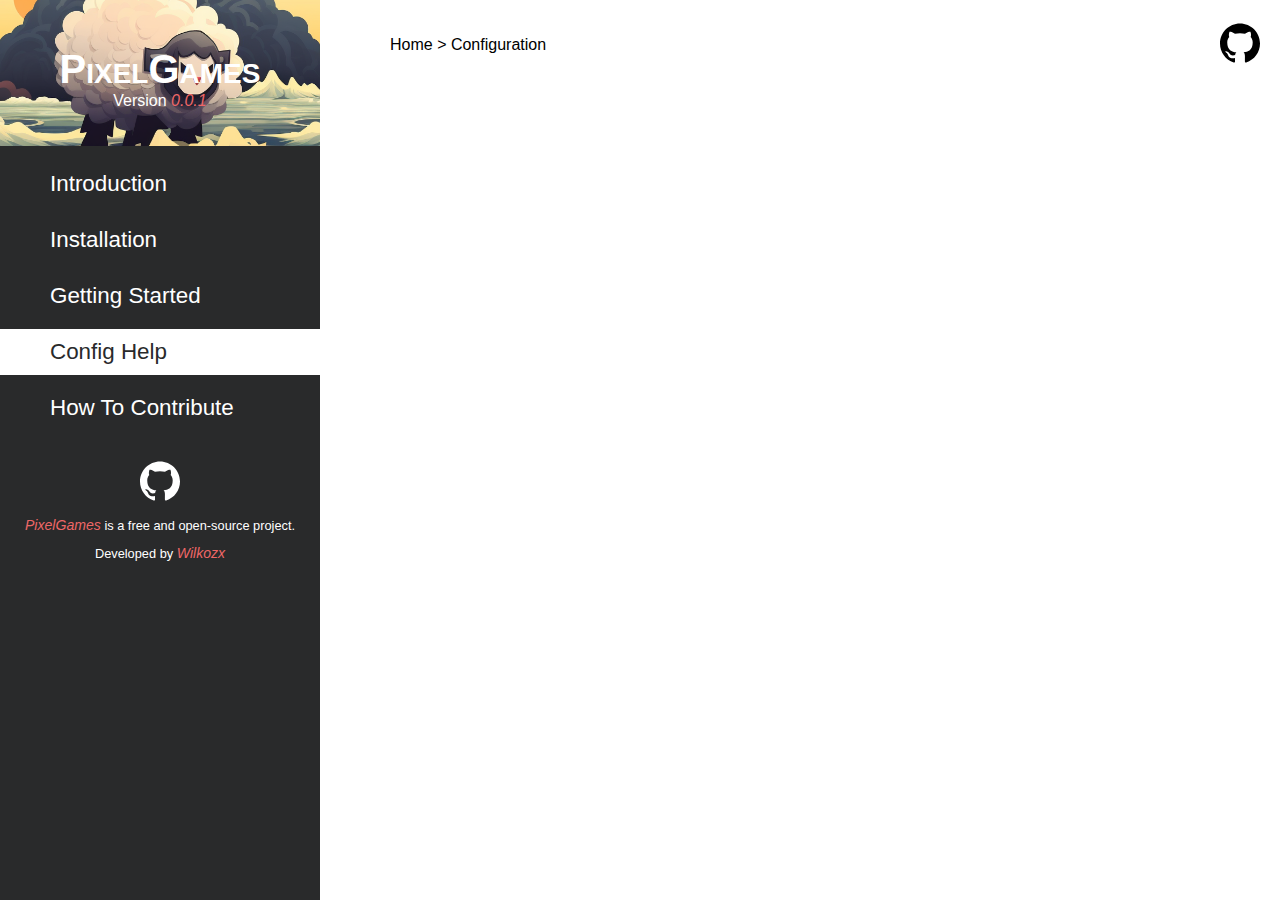
==== docs/configuration.html @ ca7b6977 "✨ made a doc site for the project ✨" ====
<!DOCTYPE html>
<html lang="en">
<head>
    <meta charset="UTF-8">
    <meta name="viewport" content="width=device-width, initial-scale=1.0">
    <link rel="icon" type="image/x-icon" href="src/icons/pixelskills-logo-notext.png">
    <link rel="stylesheet" href="src/styles/styles.css">
    <title>PixelGames</title>
</head>
<body>
    <main>
        <div id="side-menu">
            <div id="side-menu-header">
                <h1>PixelGames</h1>
                <p>Version <em>0.0.1</em></p>
            </div>
            <div id="side-menu-content">
                <a href="index.html">Introduction</a>
                <a href="installation.html">Installation</a>
                <a href="gettingstarted.html">Getting Started</a>
                <a class="current-page" href="configuration.html">Config Help</a>
                <a href="contribution.html">How To Contribute</a>
            </div>
            <div id="side-menu-footer">
                <a href="https://github.com/Wilkozx/PixelGames"><image src="src/icons/github.svg" alt="GitHub Logo" width="40px" height="40px"></a>
                <p><em>PixelGames</em> is a free and open-source project.</p>
                <p>Developed by <em>Wilkozx</em></p>
            </div>
        </div>
        
        <div id="content-container">
            <div id="content-container-header">
                <p>Home > Configuration</p>
                <a href="https://github.com/Wilkozx/PixelGames"><image src="src/icons/github-black.svg" alt="GitHub Logo" width="40px" height="40px"></a>
            </div>
        </div>
    </main>
</body>
</html>
---- docs/src/styles/styles.css ----
:root {
    --primary: #292a2b;
    --secondary: #ffffff;
    --tertiary: #a83f3f;
    --logo-image: url('../icons/pixelskills-logo-notext.png');
    --text-primary: #ffffff;
}

body {
    font-family: 'Roboto', sans-serif;
    background-color: var(--primary);
    max-width: 1920px;
    margin: 0 auto;
}

main {
    display: flex;
    height: 100vh;
    background-color: var(--secondary);
}

#side-menu {
    background-color: var(--primary);
    width: 25%;
}

#content-container {
    background-color: var(--secondary);
    width: 75%;
}

#side-menu-header {
    background-image: var(--logo-image);
    background-size: 550px;
    background-position: center;
    background-repeat: no-repeat;
    text-align: center;
    padding: 20px;
    color: var(--text-primary);
}

#side-menu-header h1 {
    font-variant: small-caps;
    font-size: 2.5rem;
    margin-bottom: 0px;
}

#side-menu-header em {
    color: rgb(238, 103, 103);
}

#side-menu-header p {
    margin-top: 0px;
}

#side-menu-content {
    display: flex;
    flex-direction: column;
    margin-top: 15px;
}

#side-menu-content a {
    color: var(--text-primary);
    text-decoration: none;
    font-size: 1.4rem;
    margin-bottom: 10px;
    padding: 10px;
    padding-left: 50px;
}

#side-menu-content a:hover {
    color: var(--secondary) !important;
    background-color: var(--tertiary);
}

.current-page {
    color: var(--primary) !important;
    background-color: var(--secondary);
}

#side-menu-footer {
    color: var(--text-primary);
    text-align: center;
    padding: 20px;
    font-size: 0.8rem;
}

#side-menu-footer em {
    color: rgb(238, 103, 103);
    font-size: 1.1em;
}

#content-container-header {
    padding: 20px;
    padding-bottom: 0px;
    margin-left: 50px;
    display: flex;
    justify-content: space-between;
    align-items: center;
}

#content-container-text {
    padding: 20px;
    padding-top: 0px;
    margin-left: 50px;
}

#content-container-text h1 {
    font-size: 2.5rem;
    color: var(--primary);
}

#content-container-text ul {
    list-style-type: none;
    padding: 15px;
    padding-top: 5px;
}

#content-container-text li {
    font-size: 1.2em;
    font-style: italic;
    font-weight: bold;
    margin-bottom: 10px;
}

@media screen and (max-width: 768px) {
    main {
        flex-direction: column;
    }

    #side-menu {
        width: 100%;
    }

    #content-container {
        width: 100%;
    }

    #side-menu-content a {
        padding-left: 20px;
    }

    #content-container-header {
        margin-left: 0px;
    }

    #content-container-text {
        margin-left: 0px;
    }
    
}
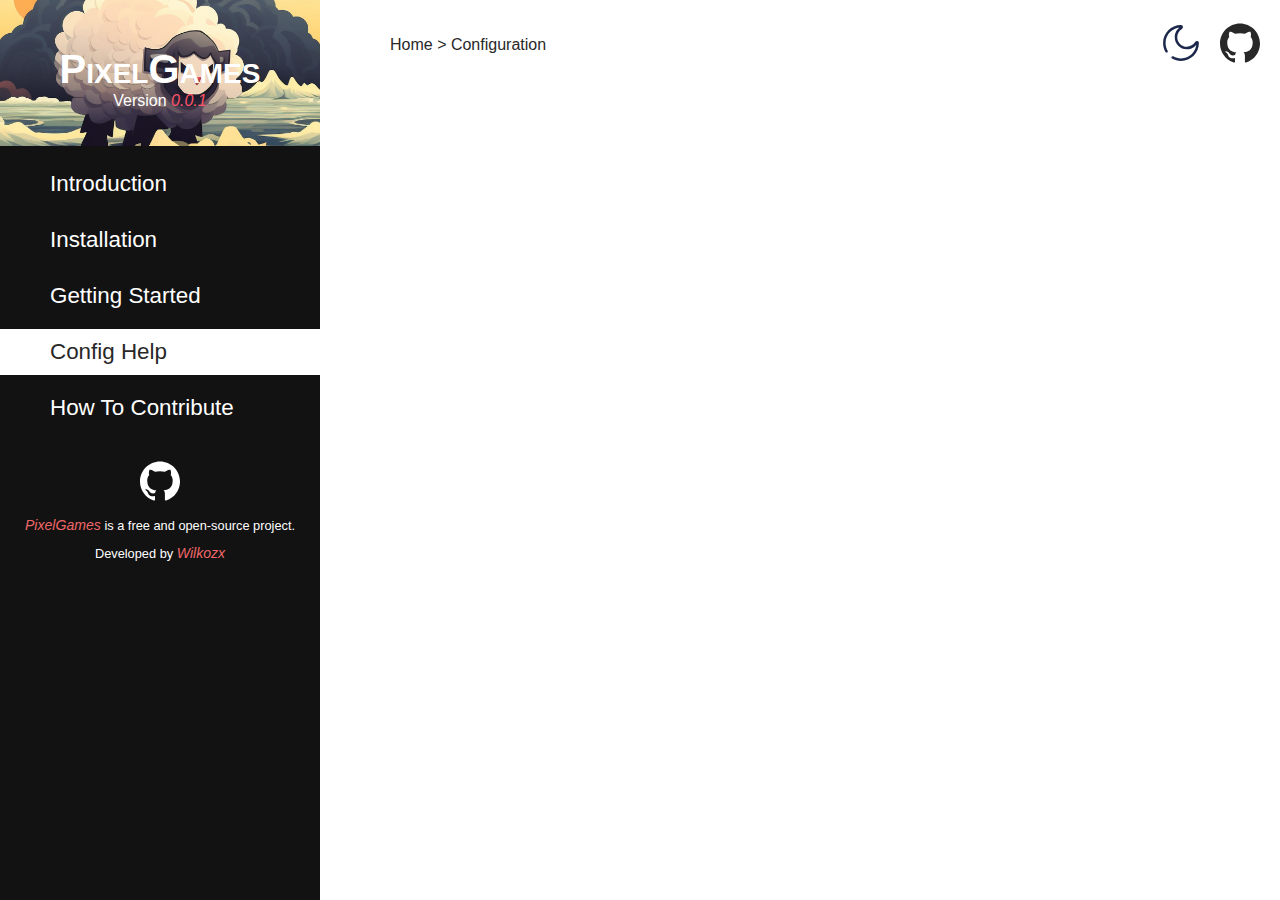
==== commit 16278096: "toggle darkmode on docs + minor fixes" ====
--- a/docs/configuration.html
+++ b/docs/configuration.html
@@ -5,6 +5,7 @@
     <meta name="viewport" content="width=device-width, initial-scale=1.0">
     <link rel="icon" type="image/x-icon" href="src/icons/pixelskills-logo-notext.png">
     <link rel="stylesheet" href="src/styles/styles.css">
+    <script src="src/scripts/darkmode.js" defer></script>
     <title>PixelGames</title>
 </head>
 <body>
@@ -22,7 +23,7 @@
                 <a href="contribution.html">How To Contribute</a>
             </div>
             <div id="side-menu-footer">
-                <a href="https://github.com/Wilkozx/PixelGames"><image src="src/icons/github.svg" alt="GitHub Logo" width="40px" height="40px"></a>
+                <a href="https://github.com/Wilkozx/PixelGames"><image src="src/icons/github-light.svg" alt="GitHub Logo" width="40px" height="40px"></a>
                 <p><em>PixelGames</em> is a free and open-source project.</p>
                 <p>Developed by <em>Wilkozx</em></p>
             </div>
@@ -31,7 +32,10 @@
         <div id="content-container">
             <div id="content-container-header">
                 <p>Home > Configuration</p>
-                <a href="https://github.com/Wilkozx/PixelGames"><image src="src/icons/github-black.svg" alt="GitHub Logo" width="40px" height="40px"></a>
+                <div>
+                    <image id="darkmode-toggle" src="src/icons//moon.svg" alt="toggle darkmode" width="40px" height="40px">
+                    <a href="https://github.com/Wilkozx/PixelGames"><svg class="svg" role="img" viewBox="0 0 24 24" xmlns="http://www.w3.org/2000/svg"><title>GitHub</title><path d="M12 .297c-6.63 0-12 5.373-12 12 0 5.303 3.438 9.8 8.205 11.385.6.113.82-.258.82-.577 0-.285-.01-1.04-.015-2.04-3.338.724-4.042-1.61-4.042-1.61C4.422 18.07 3.633 17.7 3.633 17.7c-1.087-.744.084-.729.084-.729 1.205.084 1.838 1.236 1.838 1.236 1.07 1.835 2.809 1.305 3.495.998.108-.776.417-1.305.76-1.605-2.665-.3-5.466-1.332-5.466-5.93 0-1.31.465-2.38 1.235-3.22-.135-.303-.54-1.523.105-3.176 0 0 1.005-.322 3.3 1.23.96-.267 1.98-.399 3-.405 1.02.006 2.04.138 3 .405 2.28-1.552 3.285-1.23 3.285-1.23.645 1.653.24 2.873.12 3.176.765.84 1.23 1.91 1.23 3.22 0 4.61-2.805 5.625-5.475 5.92.42.36.81 1.096.81 2.22 0 1.606-.015 2.896-.015 3.286 0 .315.21.69.825.57C20.565 22.092 24 17.592 24 12.297c0-6.627-5.373-12-12-12"/></svg > </a>
+                </div>
             </div>
         </div>
     </main>
--- a/docs/src/styles/styles.css
+++ b/docs/src/styles/styles.css
@@ -1,10 +1,11 @@
-
 :root {
-    --primary: #292a2b;
+    --primary: #121212;
     --secondary: #ffffff;
-    --tertiary: #a83f3f;
+    --tertiary: #ff5468;
     --logo-image: url('../icons/pixelskills-logo-notext.png');
-    --text-primary: #ffffff;
+    --text-primary: #282828;
+    --text-secondary: #ffffff;
+    --svg-colour: #282828;
 }
 
 body {
@@ -14,9 +15,34 @@
     margin: 0 auto;
 }
 
+.svg {
+    fill: var(--svg-colour);
+    width: 40px;
+    height: 40px;
+}
+
+.svg:hover {
+    cursor: pointer;
+}
+
+.darkmode {
+    --primary: #121212;
+    --secondary: #282828;
+    --tertiary: #ff5468;
+    --logo-image: url('../icons/pixelskills-logo-notext.png');
+    --text-primary: #ffffff;
+    --text-secondary: #ffffff;
+    --svg-colour: #ffffff;
+}
+
+#darkmode-toggle {
+    cursor: pointer;
+    padding-right: 15px;
+}
+
 main {
     display: flex;
-    height: 100vh;
+    min-height: 100vh;
     background-color: var(--secondary);
 }
 
@@ -28,6 +54,7 @@
 #content-container {
     background-color: var(--secondary);
     width: 75%;
+    color: var(--text-primary);
 }
 
 #side-menu-header {
@@ -37,7 +64,7 @@
     background-repeat: no-repeat;
     text-align: center;
     padding: 20px;
-    color: var(--text-primary);
+    color: var(--text-secondary);
 }
 
 #side-menu-header h1 {
@@ -47,7 +74,7 @@
 }
 
 #side-menu-header em {
-    color: rgb(238, 103, 103);
+    color: var(--tertiary);
 }
 
 #side-menu-header p {
@@ -61,7 +88,7 @@
 }
 
 #side-menu-content a {
-    color: var(--text-primary);
+    color: var(--text-secondary);
     text-decoration: none;
     font-size: 1.4rem;
     margin-bottom: 10px;
@@ -70,17 +97,17 @@
 }
 
 #side-menu-content a:hover {
-    color: var(--secondary) !important;
+    color: var(--text-secondary) !important;
     background-color: var(--tertiary);
 }
 
 .current-page {
-    color: var(--primary) !important;
+    color: var(--text-primary) !important;
     background-color: var(--secondary);
 }
 
 #side-menu-footer {
-    color: var(--text-primary);
+    color: var(--text-secondary);
     text-align: center;
     padding: 20px;
     font-size: 0.8rem;
@@ -108,7 +135,7 @@
 
 #content-container-text h1 {
     font-size: 2.5rem;
-    color: var(--primary);
+    color: var(--text-primary);
 }
 
 #content-container-text ul {
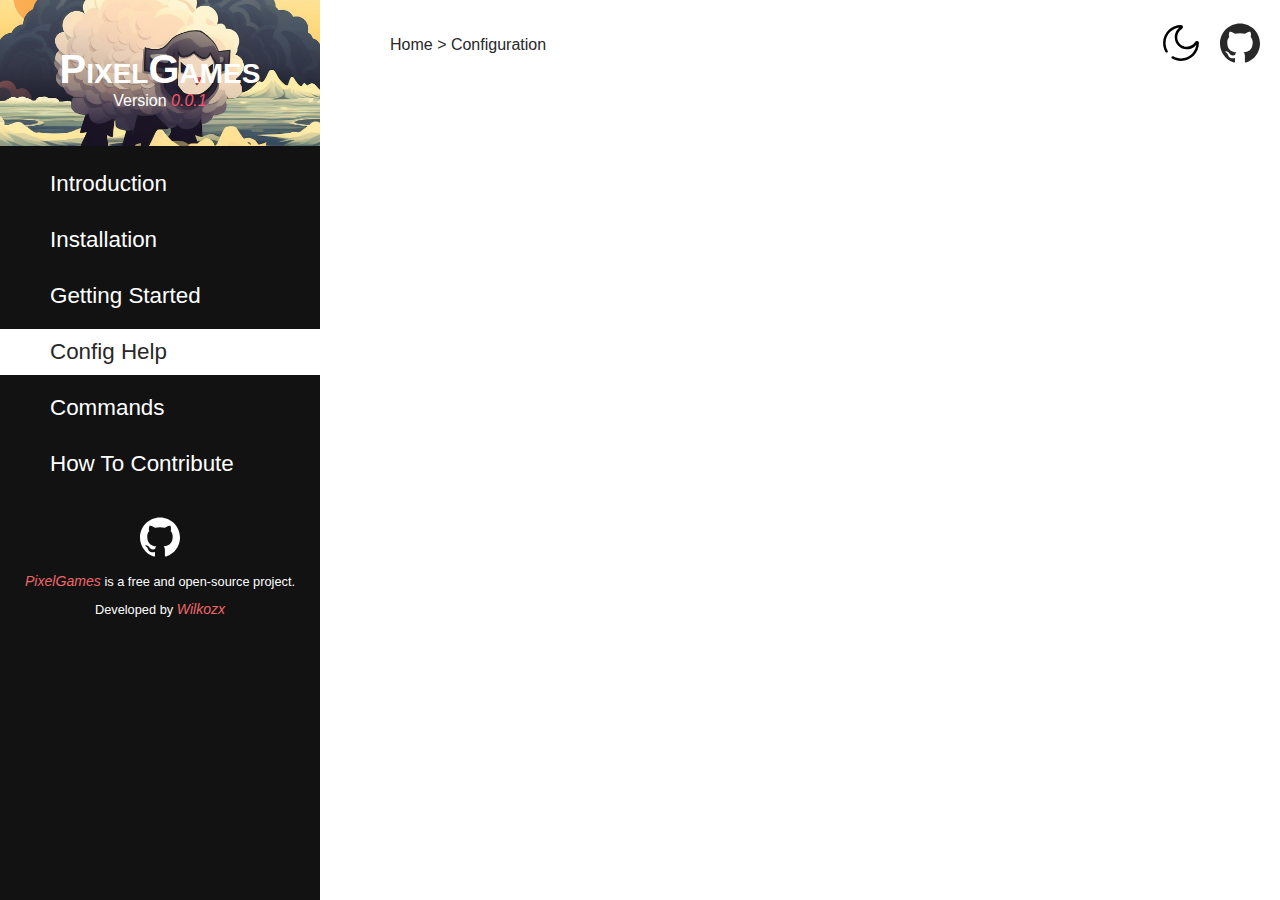
==== commit d39a4f55: "+ commandsnav from all other pages" ====
--- a/docs/configuration.html
+++ b/docs/configuration.html
@@ -20,6 +20,7 @@
                 <a href="installation.html">Installation</a>
                 <a href="gettingstarted.html">Getting Started</a>
                 <a class="current-page" href="configuration.html">Config Help</a>
+                <a href="commands.html">Commands</a>
                 <a href="contribution.html">How To Contribute</a>
             </div>
             <div id="side-menu-footer">
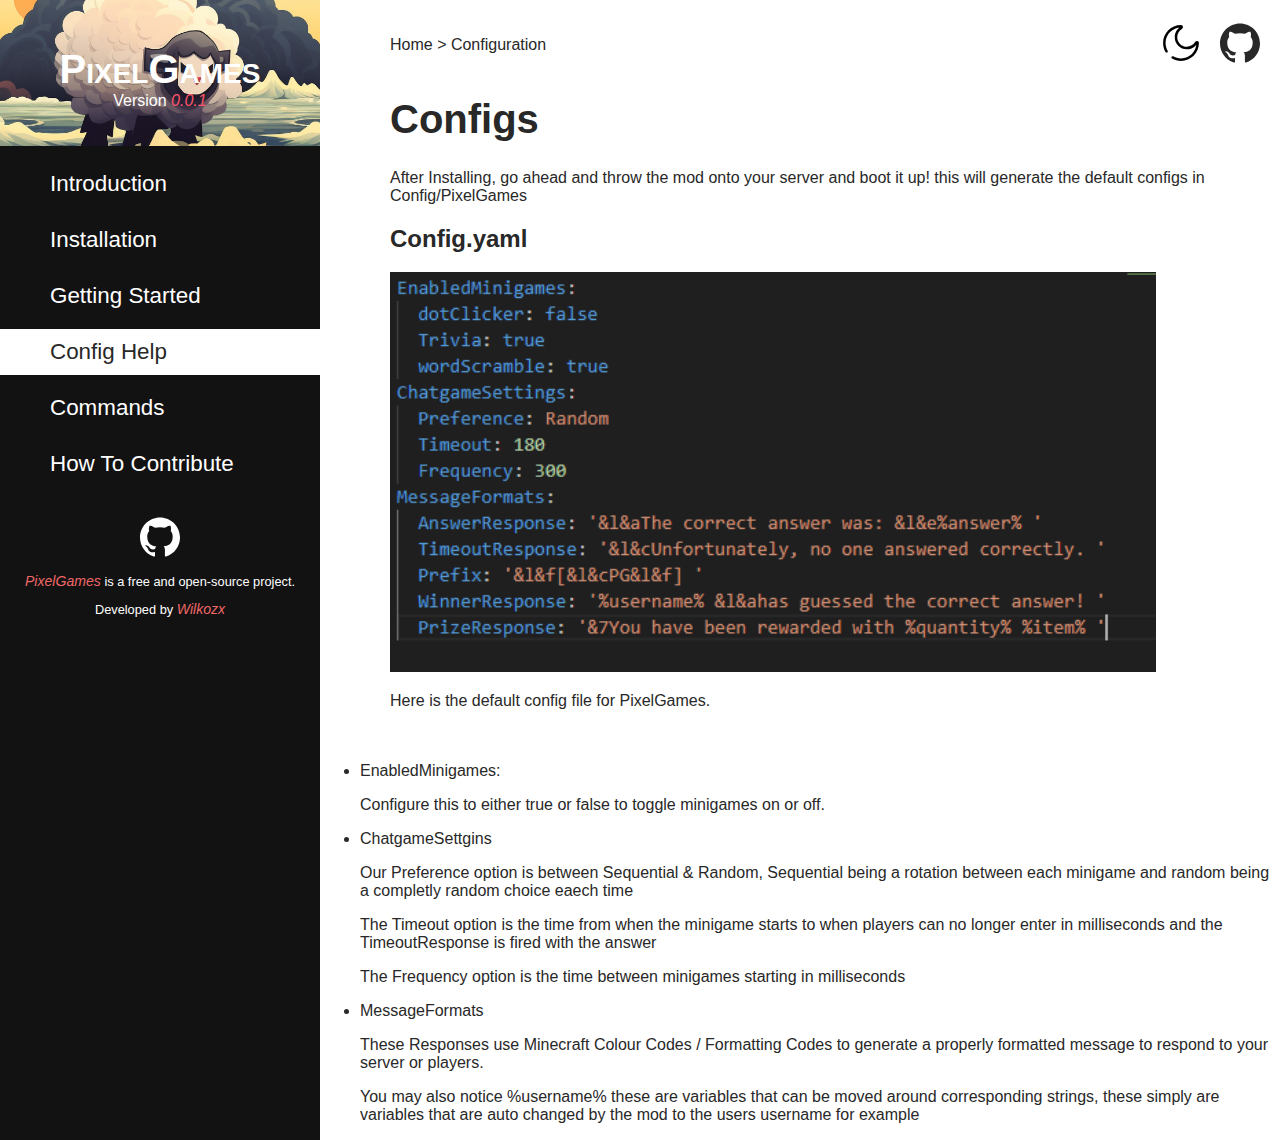
==== commit 3447096d: "+ config docs" ====
--- a/docs/configuration.html
+++ b/docs/configuration.html
@@ -38,6 +38,27 @@
                     <a href="https://github.com/Wilkozx/PixelGames"><svg class="svg" role="img" viewBox="0 0 24 24" xmlns="http://www.w3.org/2000/svg"><title>GitHub</title><path d="M12 .297c-6.63 0-12 5.373-12 12 0 5.303 3.438 9.8 8.205 11.385.6.113.82-.258.82-.577 0-.285-.01-1.04-.015-2.04-3.338.724-4.042-1.61-4.042-1.61C4.422 18.07 3.633 17.7 3.633 17.7c-1.087-.744.084-.729.084-.729 1.205.084 1.838 1.236 1.838 1.236 1.07 1.835 2.809 1.305 3.495.998.108-.776.417-1.305.76-1.605-2.665-.3-5.466-1.332-5.466-5.93 0-1.31.465-2.38 1.235-3.22-.135-.303-.54-1.523.105-3.176 0 0 1.005-.322 3.3 1.23.96-.267 1.98-.399 3-.405 1.02.006 2.04.138 3 .405 2.28-1.552 3.285-1.23 3.285-1.23.645 1.653.24 2.873.12 3.176.765.84 1.23 1.91 1.23 3.22 0 4.61-2.805 5.625-5.475 5.92.42.36.81 1.096.81 2.22 0 1.606-.015 2.896-.015 3.286 0 .315.21.69.825.57C20.565 22.092 24 17.592 24 12.297c0-6.627-5.373-12-12-12"/></svg > </a>
                 </div>
             </div>
+            <div id="content-container-text">
+                <h1>Configs</h1>
+                    <p>After Installing, go ahead and throw the mod onto your server and boot it up! this will generate the default configs in Config/PixelGames</p>
+                <h2>Config.yaml</h2>
+                    <div id="content-container-content">
+                        <img src="src/images/config.png" alt="config.yaml" height="400px">
+                    </div>
+                    <p>Here is the default config file for PixelGames.</p>
+            </div>
+            <ul>
+                <li>EnabledMinigames:</li>
+                <p>Configure this to either true or false to toggle minigames on or off.</p>
+                <li>ChatgameSettgins</li>
+                <p>Our Preference option is between Sequential & Random, Sequential being a rotation between each minigame and random being a completly random choice eaech time</p>
+                <p>The Timeout option is the time from when the minigame starts to when players can no longer enter in milliseconds and the TimeoutResponse is fired with the answer</p>
+                <p>The Frequency option is the time between minigames starting in milliseconds</p>
+                <li>MessageFormats</li>
+                <p>These Responses use Minecraft Colour Codes / Formatting Codes to generate a properly formatted message to respond to your server or players.</p>
+                <p>You may also notice %username% these are variables that can be moved around corresponding strings, these simply are variables that are auto changed by the mod to the users username for example</p>
+            </ul>
+            
         </div>
     </main>
 </body>
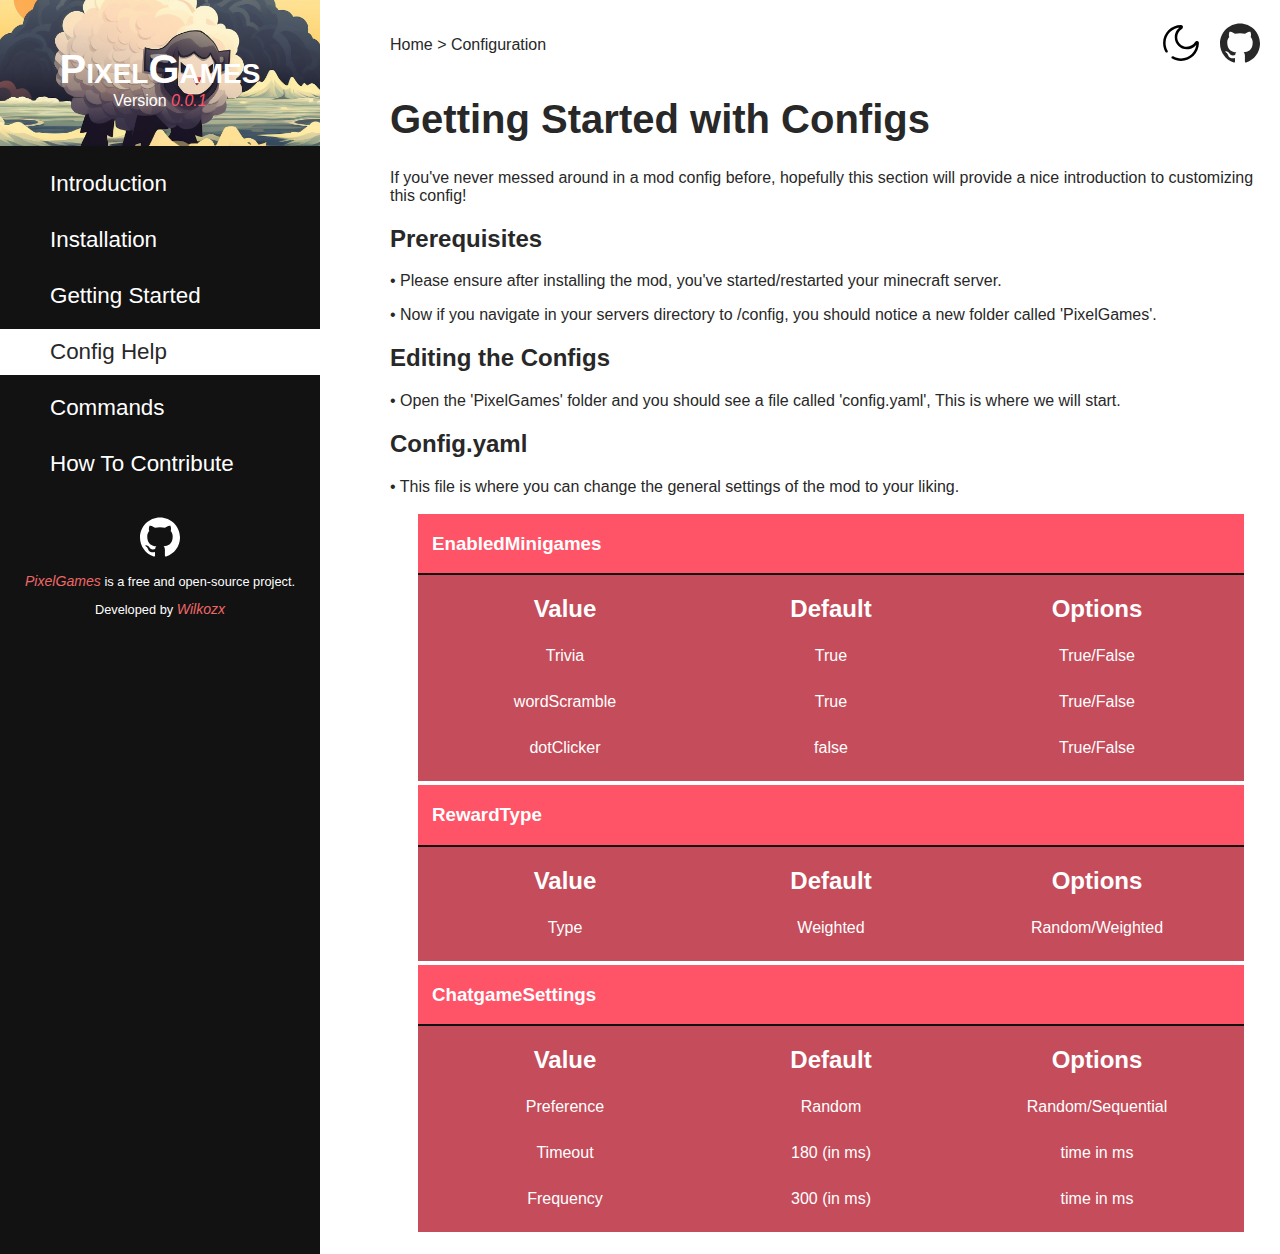
==== commit 9b51f41f: "+ improved config docs" ====
--- a/docs/configuration.html
+++ b/docs/configuration.html
@@ -39,26 +39,85 @@
                 </div>
             </div>
             <div id="content-container-text">
-                <h1>Configs</h1>
-                    <p>After Installing, go ahead and throw the mod onto your server and boot it up! this will generate the default configs in Config/PixelGames</p>
+                <h1>Getting Started with Configs</h1>
+                    <p>If you've never messed around in a mod config before, hopefully this section will provide a nice introduction to customizing this config!</p>
+                <h2>Prerequisites</h2>
+                    <p>• Please ensure after installing the mod, you've started/restarted your minecraft server.</p>
+                    <p>• Now if you navigate in your servers directory to /config, you should notice a new folder called 'PixelGames'.</p>
+                <h2>Editing the Configs</h2>
+                    <p>• Open the 'PixelGames' folder and you should see a file called 'config.yaml', This is where we will start.</p>
                 <h2>Config.yaml</h2>
-                    <div id="content-container-content">
-                        <img src="src/images/config.png" alt="config.yaml" height="400px">
+                    <p>• This file is where you can change the general settings of the mod to your liking.</p>
+                    <div class="config-display">
+                        <div class="config-header">
+                            <h3>EnabledMinigames</h3>
+                        </div>
+                        <div class="config-table">
+                            <div>
+                                <h2>Value</h2>
+                                <p>Trivia</p>
+                                <p>wordScramble</p>
+                                <p>dotClicker</p>
+                            </div>
+                            <div>
+                                <h2>Default</h2>
+                                <p>True</p>
+                                <p>True</p>
+                                <p>false</p>
+                            </div>
+                            <div>
+                                <h2>Options</h2>
+                                <p>True/False</p>
+                                <p>True/False</p>
+                                <p>True/False</p>
+                            </div>
+                        </div>
                     </div>
-                    <p>Here is the default config file for PixelGames.</p>
-            </div>
-            <ul>
-                <li>EnabledMinigames:</li>
-                <p>Configure this to either true or false to toggle minigames on or off.</p>
-                <li>ChatgameSettgins</li>
-                <p>Our Preference option is between Sequential & Random, Sequential being a rotation between each minigame and random being a completly random choice eaech time</p>
-                <p>The Timeout option is the time from when the minigame starts to when players can no longer enter in milliseconds and the TimeoutResponse is fired with the answer</p>
-                <p>The Frequency option is the time between minigames starting in milliseconds</p>
-                <li>MessageFormats</li>
-                <p>These Responses use Minecraft Colour Codes / Formatting Codes to generate a properly formatted message to respond to your server or players.</p>
-                <p>You may also notice %username% these are variables that can be moved around corresponding strings, these simply are variables that are auto changed by the mod to the users username for example</p>
-            </ul>
-            
+                    <div class="config-display">
+                        <div class="config-header">
+                            <h3>RewardType</h3>
+                        </div>
+                        <div class="config-table">
+                            <div>
+                                <h2>Value</h2>
+                                <p>Type</p>
+                            </div>
+                            <div>
+                                <h2>Default</h2>
+                                <p>Weighted</p>
+
+                            </div>
+                            <div>
+                                <h2>Options</h2>
+                                <p>Random/Weighted</p>
+                            </div>
+                        </div>
+                    </div>
+                    <div class="config-display">
+                        <div class="config-header">
+                            <h3>ChatgameSettings</h3>
+                        </div>
+                        <div class="config-table">
+                            <div>
+                                <h2>Value</h2>
+                                <p>Preference</p>
+                                <p>Timeout</p>
+                                <p>Frequency</p>
+                            </div>
+                            <div>
+                                <h2>Default</h2>
+                                <p>Random</p>
+                                <p>180 (in ms)</p>
+                                <p>300 (in ms)</p>
+                            </div>
+                            <div>
+                                <h2>Options</h2>
+                                <p>Random/Sequential</p>
+                                <p>time in ms</p>
+                                <p>time in ms</p>
+                            </div>
+                        </div>
+                    </div>
         </div>
     </main>
 </body>
--- a/docs/src/styles/styles.css
+++ b/docs/src/styles/styles.css
@@ -2,6 +2,7 @@
     --primary: #121212;
     --secondary: #ffffff;
     --tertiary: #ff5468;
+    --tertiary-light: rgb(197, 76, 90);
     --logo-image: url('../icons/pixelskills-logo-notext.png');
     --text-primary: #282828;
     --text-secondary: #ffffff;
@@ -151,6 +152,48 @@
     margin-bottom: 10px;
 }
 
+.config-display {
+    display: flex;
+    flex-direction: column;
+    padding: 2px;
+    padding-left: 14px;
+    margin: 14px;
+    border-radius: 12px;
+    margin-top: 0px;
+    margin-bottom: 0px;
+}
+
+.config-header {
+    display: inherit;
+    color: var(--text-secondary);
+    background-color: var(--tertiary);
+    padding-left: 14px;
+    margin-bottom: 0px;
+    border-bottom: #121212 2px solid;
+}
+
+.config-table {
+    display: grid;
+    grid-template-columns: 1fr 1fr 1fr;
+    padding: 10px;
+    padding-left: 14px;
+    padding-right: 14px;
+    background-color: var(--tertiary-light);
+    text-align: center;
+}
+
+.config-table h2 {
+    color: var(--text-secondary);
+    margin: 0px;
+    padding: 10px;
+}
+
+.config-table p {
+    color: var(--text-secondary);
+    margin: 0px;
+    padding: 14px;
+}
+
 @media screen and (max-width: 768px) {
     main {
         flex-direction: column;
